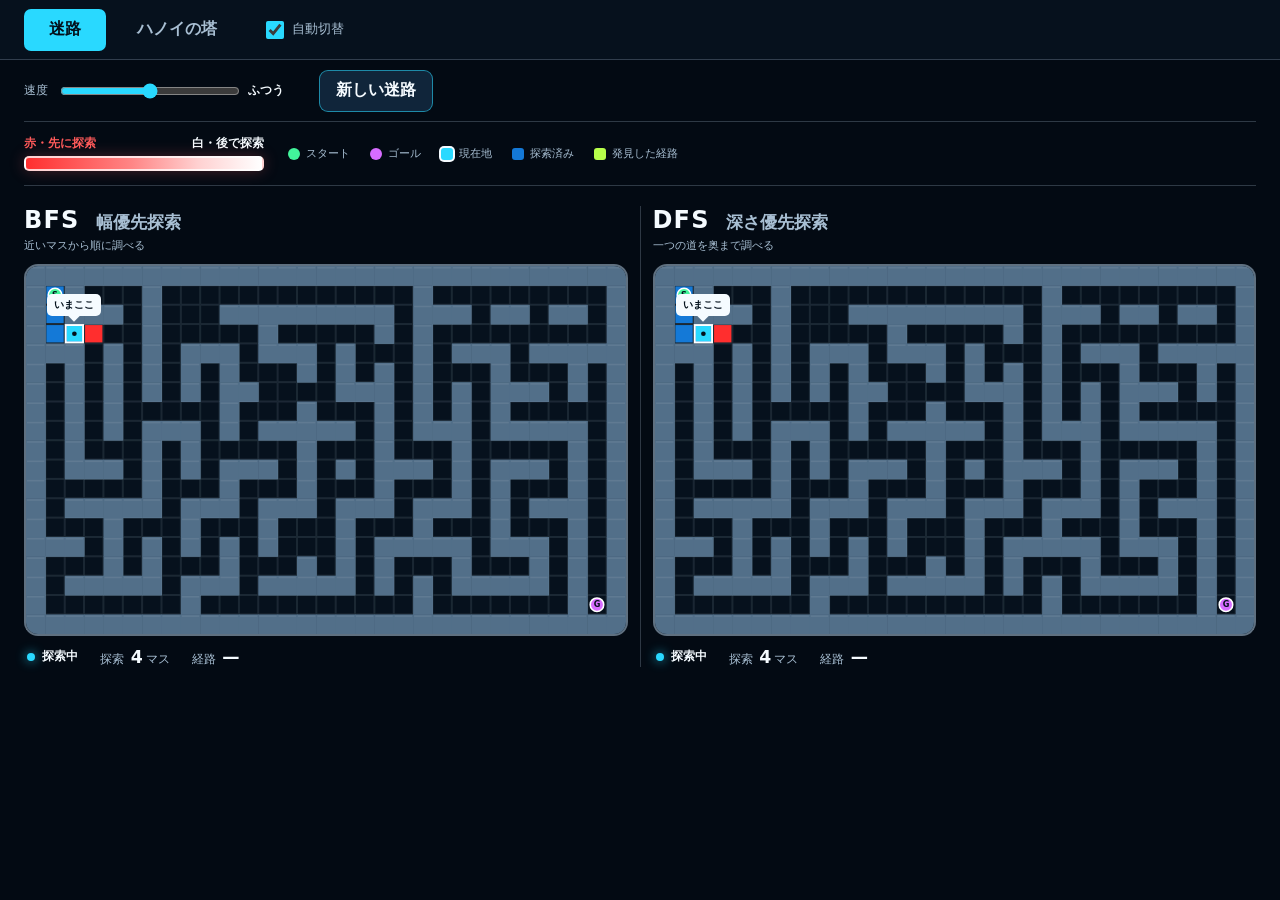
==== search-demo/index.html @ 5172ea23 "Add search algorithm demo (maze and Tower of Hanoi) for GitHub Pages Co-Authored-By: Claude Opus 5 <" ====
<!doctype html>
<html lang="ja">
  <head>
    <meta charset="UTF-8" />
    <meta name="viewport" content="width=device-width, initial-scale=1" />
    <meta name="description" content="迷路とハノイの塔で、幅優先探索・深さ優先探索の動きを見比べる自動デモ" />
    <title>探索アルゴリズム | 迷路・ハノイの塔</title>
    <link rel="stylesheet" href="style.css" />
    <script src="script.js" defer></script>
  </head>
  <body>
    <header class="site-header">
      <nav aria-label="デモの切り替え">
        <button type="button" data-demo="maze" aria-pressed="true" aria-controls="demo-stage">迷路</button>
        <button type="button" data-demo="hanoi" aria-pressed="false" aria-controls="demo-stage">ハノイの塔</button>
      </nav>
      <label class="auto-switch" title="迷路1回、ハノイのBFS・DFSが終わるごとに切り替えます">
        <input id="auto-switch" type="checkbox" checked />
        <span>自動切替</span>
      </label>
    </header>
    <main id="demo-stage" aria-label="探索デモ"></main>
    <noscript>JavaScriptを有効にしてください。<a href="../maze-search/compare.html">迷路</a>・<a href="../hanoi-search/index.html">ハノイの塔</a></noscript>
  </body>
</html>
---- search-demo/style.css ----
:root {
  color-scheme: dark;
  font-family: Inter, "Noto Sans JP", "Yu Gothic UI", "Meiryo", system-ui, sans-serif;
  background: #030a13;
  color: #f5fbff;
}

* { box-sizing: border-box; }
body { margin: 0; height: 100vh; height: 100dvh; display: flex; flex-direction: column; min-width: 320px; }
.site-header {
  flex: none;
  min-height: 60px;
  display: flex;
  align-items: center;
  justify-content: flex-start;
  gap: 24px;
  padding: 8px max(24px, calc((100vw - 1552px) / 2));
  border-bottom: 1px solid rgba(200, 224, 245, 0.22);
  background: #06111d;
}
nav { display: flex; gap: 6px; }
button { font: inherit; cursor: pointer; }
nav button {
  min-height: 42px;
  padding: 9px 24px;
  border: 1px solid transparent;
  border-radius: 7px;
  background: transparent;
  color: #a8bfd3;
  font-weight: 800;
}
nav button:hover { color: #f5fbff; background: #10253a; }
nav button[aria-pressed="true"] { color: #03101b; background: #29d9ff; }
button:focus-visible, input:focus-visible { outline: 3px solid #f5fbff; outline-offset: 3px; }
.auto-switch { display: flex; align-items: center; gap: 8px; color: #a8bfd3; font-size: 0.8rem; cursor: pointer; white-space: nowrap; min-height: 42px; }
.auto-switch input { width: 18px; height: 18px; margin: 0; accent-color: #29d9ff; cursor: pointer; }
#demo-stage { flex: 1; min-height: 0; }
iframe { display: block; width: 100%; height: 100%; border: 0; background: #030a13; }
@media (max-width: 520px) {
  .site-header { padding-inline: 13px; gap: 8px; }
  nav button { padding-inline: 14px; font-size: 0.9rem; }
  .auto-switch { gap: 6px; font-size: 0.72rem; }
}
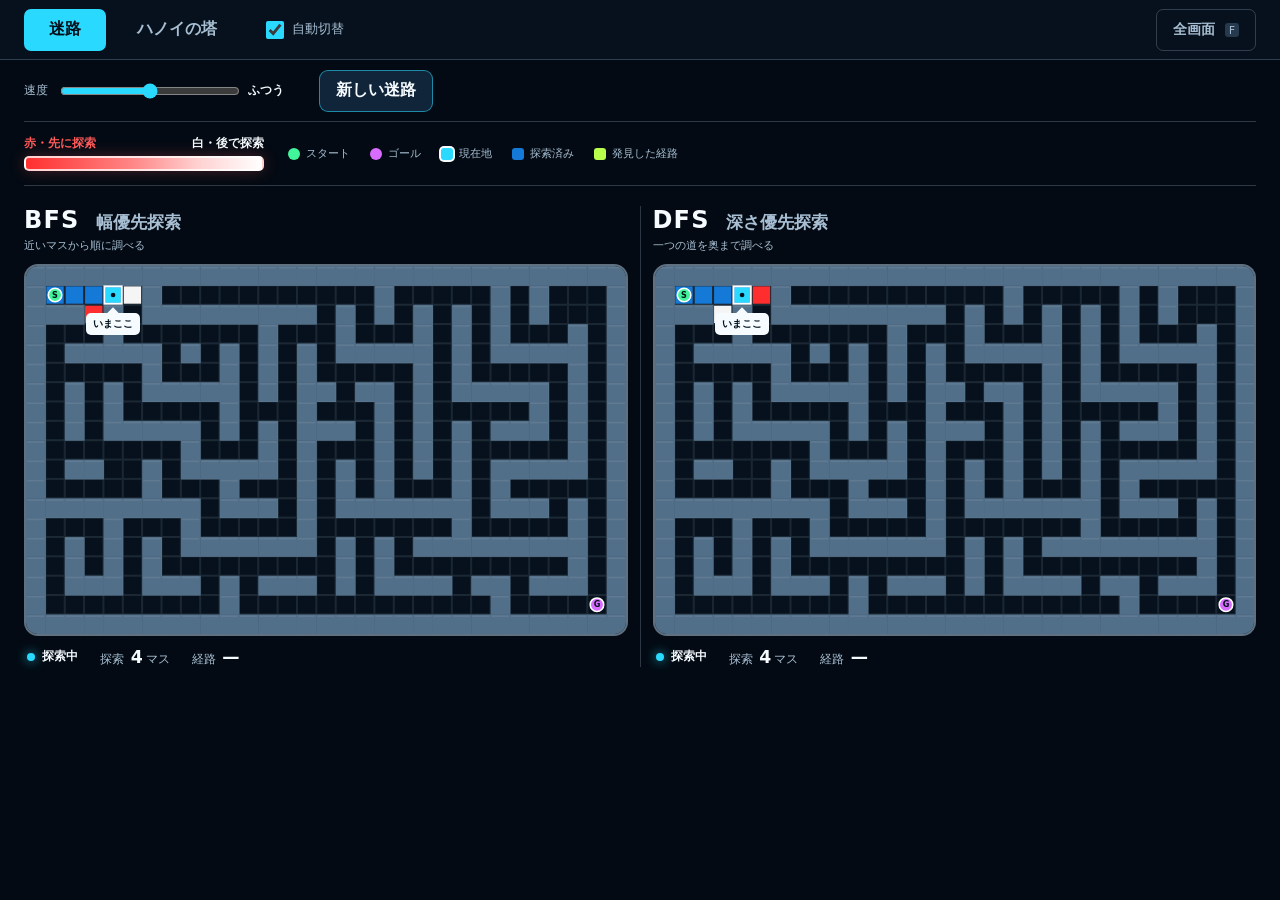
==== commit 1e5dc8b7: "Enter fullscreen by default on first interaction Browsers require a user gesture, so the first tap o" ====
--- a/search-demo/index.html
+++ b/search-demo/index.html
@@ -5,6 +5,8 @@
     <meta name="viewport" content="width=device-width, initial-scale=1" />
     <meta name="description" content="迷路とハノイの塔で、幅優先探索・深さ優先探索の動きを見比べる自動デモ" />
     <title>探索アルゴリズム | 迷路・ハノイの塔</title>
+    <meta name="theme-color" content="#030a13" />
+    <link rel="manifest" href="manifest.webmanifest" />
     <link rel="stylesheet" href="style.css" />
     <script src="script.js" defer></script>
   </head>
@@ -18,6 +20,7 @@
         <input id="auto-switch" type="checkbox" checked />
         <span>自動切替</span>
       </label>
+      <button id="fullscreen" type="button" aria-label="全画面表示" aria-pressed="false">全画面 <kbd>F</kbd></button>
     </header>
     <main id="demo-stage" aria-label="探索デモ"></main>
     <noscript>JavaScriptを有効にしてください。<a href="../maze-search/compare.html">迷路</a>・<a href="../hanoi-search/index.html">ハノイの塔</a></noscript>
--- a/search-demo/style.css
+++ b/search-demo/style.css
@@ -34,10 +34,16 @@
 button:focus-visible, input:focus-visible { outline: 3px solid #f5fbff; outline-offset: 3px; }
 .auto-switch { display: flex; align-items: center; gap: 8px; color: #a8bfd3; font-size: 0.8rem; cursor: pointer; white-space: nowrap; min-height: 42px; }
 .auto-switch input { width: 18px; height: 18px; margin: 0; accent-color: #29d9ff; cursor: pointer; }
+#fullscreen { margin-left: auto; min-height: 42px; padding: 9px 16px; border: 1px solid rgba(200, 224, 245, 0.22); border-radius: 7px; background: transparent; color: #a8bfd3; font-weight: 700; font-size: 0.85rem; white-space: nowrap; }
+#fullscreen:hover { color: #f5fbff; background: #10253a; }
+#fullscreen[hidden] { display: none; }
+kbd { margin-left: 5px; padding: 1px 4px; border-radius: 3px; background: #273a4d; font: 0.65rem ui-monospace, monospace; }
 #demo-stage { flex: 1; min-height: 0; }
 iframe { display: block; width: 100%; height: 100%; border: 0; background: #030a13; }
 @media (max-width: 520px) {
   .site-header { padding-inline: 13px; gap: 8px; }
   nav button { padding-inline: 14px; font-size: 0.9rem; }
   .auto-switch { gap: 6px; font-size: 0.72rem; }
+  #fullscreen { padding-inline: 10px; font-size: 0.75rem; }
+  #fullscreen kbd { display: none; }
 }
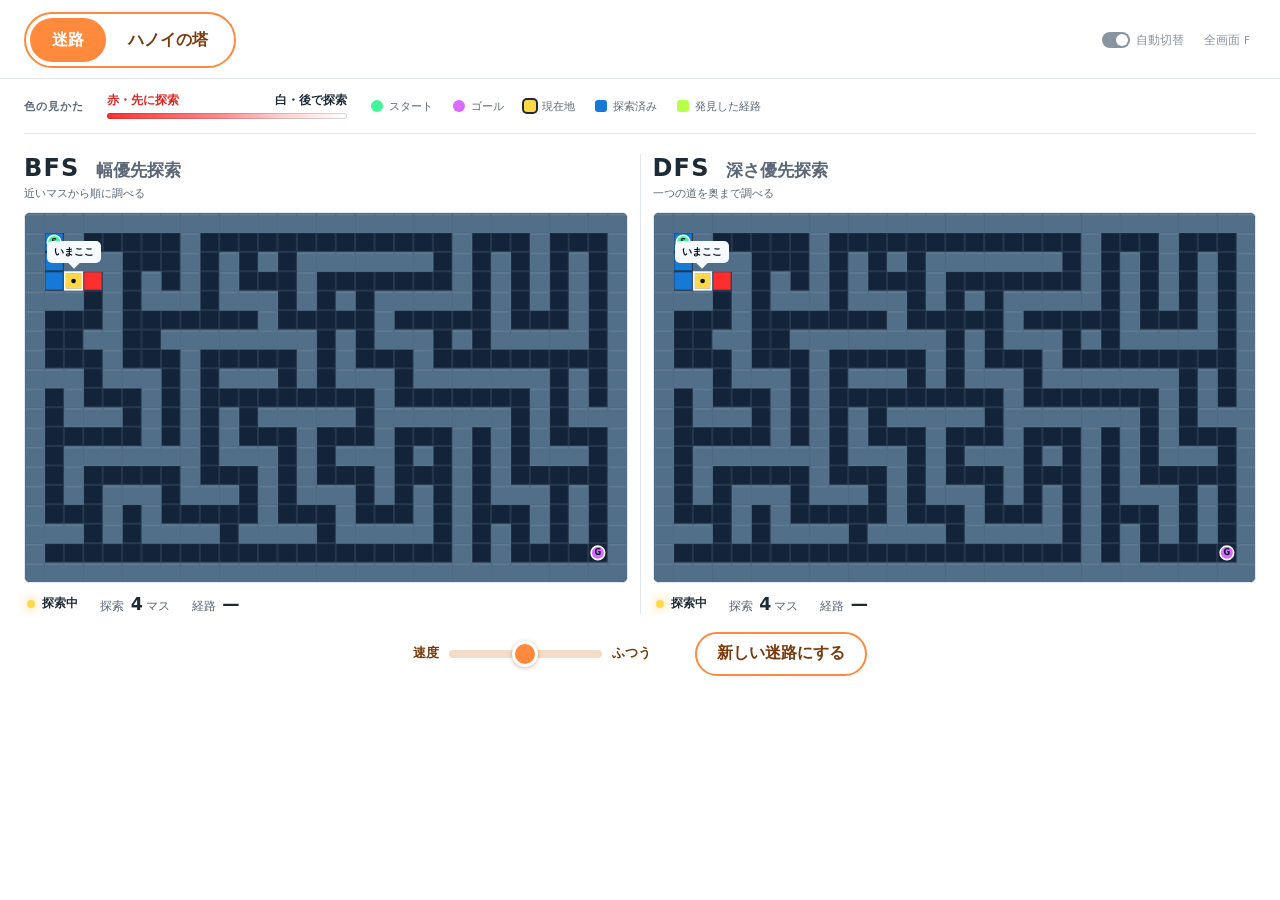
==== commit 5441702b: "Redesign demo UI for visitors: white theme, contextual controls, draggable Hanoi tree - Place each c" ====
--- a/search-demo/index.html
+++ b/search-demo/index.html
@@ -5,22 +5,26 @@
     <meta name="viewport" content="width=device-width, initial-scale=1" />
     <meta name="description" content="迷路とハノイの塔で、幅優先探索・深さ優先探索の動きを見比べる自動デモ" />
     <title>探索アルゴリズム | 迷路・ハノイの塔</title>
-    <meta name="theme-color" content="#030a13" />
+    <meta name="theme-color" content="#ffffff" />
     <link rel="manifest" href="manifest.webmanifest" />
+    <link rel="stylesheet" href="controls.css" />
     <link rel="stylesheet" href="style.css" />
     <script src="script.js" defer></script>
   </head>
   <body>
     <header class="site-header">
-      <nav aria-label="デモの切り替え">
+      <nav class="segmented" aria-label="デモの切り替え">
         <button type="button" data-demo="maze" aria-pressed="true" aria-controls="demo-stage">迷路</button>
         <button type="button" data-demo="hanoi" aria-pressed="false" aria-controls="demo-stage">ハノイの塔</button>
       </nav>
-      <label class="auto-switch" title="迷路1回、ハノイのBFS・DFSが終わるごとに切り替えます">
-        <input id="auto-switch" type="checkbox" checked />
-        <span>自動切替</span>
-      </label>
-      <button id="fullscreen" type="button" aria-label="全画面表示" aria-pressed="false">全画面 <kbd>F</kbd></button>
+      <!-- Staff settings: small and plain so visitors are not drawn to them. -->
+      <div class="staff">
+        <label class="auto-switch" title="迷路1回、ハノイのBFS・DFSが終わるごとに切り替えます">
+          <input id="auto-switch" type="checkbox" role="switch" checked />
+          <span>自動切替</span>
+        </label>
+        <button id="fullscreen" type="button" aria-label="全画面表示" aria-pressed="false">全画面 <kbd>F</kbd></button>
+      </div>
     </header>
     <main id="demo-stage" aria-label="探索デモ"></main>
     <noscript>JavaScriptを有効にしてください。<a href="../maze-search/compare.html">迷路</a>・<a href="../hanoi-search/index.html">ハノイの塔</a></noscript>
--- a/search-demo/controls.css
+++ b/search-demo/controls.css
@@ -0,0 +1,130 @@
+/* Shared look for everything a visitor can touch. Only these elements use the accent color. */
+:root {
+  --accent: #ff8a3d;
+  --accent-soft: #fff1e6;
+  --accent-ink: #7a3a0c;
+  --current: #ffd84a;
+  --board: #13233a;
+  --board-text: #f5fbff;
+  --board-muted: #a8bfd3;
+}
+
+/* Switches between views: one pill, the chosen side is filled. */
+.segmented {
+  display: inline-flex;
+  padding: 4px;
+  border: 2px solid var(--accent);
+  border-radius: 999px;
+  background: #ffffff;
+}
+.segmented button {
+  min-height: 44px;
+  display: inline-flex;
+  align-items: center;
+  justify-content: center;
+  gap: 8px;
+  padding: 0 22px;
+  border: 0;
+  border-radius: 999px;
+  background: transparent;
+  color: var(--accent-ink);
+  font: inherit;
+  font-weight: 800;
+  white-space: nowrap;
+  cursor: pointer;
+  touch-action: manipulation;
+  -webkit-tap-highlight-color: transparent;
+}
+.segmented button:hover { background: var(--accent-soft); }
+.segmented button[aria-pressed="true"] { background: var(--accent); color: #ffffff; cursor: default; }
+.segmented small { font-size: 0.72em; font-weight: 700; opacity: 0.85; }
+
+/* One-shot actions. */
+.ctl {
+  min-height: 44px;
+  display: inline-flex;
+  align-items: center;
+  justify-content: center;
+  gap: 6px;
+  padding: 0 20px;
+  border: 2px solid var(--accent);
+  border-radius: 999px;
+  background: #ffffff;
+  color: var(--accent-ink);
+  font: inherit;
+  font-weight: 800;
+  white-space: nowrap;
+  cursor: pointer;
+  touch-action: manipulation;
+  -webkit-tap-highlight-color: transparent;
+}
+.ctl:hover { background: var(--accent-soft); }
+.ctl:disabled { cursor: default; opacity: 0.5; }
+
+/* Speed slider: no frame, the big knob is the affordance. */
+.speed {
+  min-height: 44px;
+  display: inline-flex;
+  align-items: center;
+  gap: 10px;
+  color: var(--accent-ink);
+  font-size: 0.8rem;
+  font-weight: 800;
+  white-space: nowrap;
+  cursor: pointer;
+  touch-action: manipulation;
+}
+.speed strong { min-width: 4em; font-weight: 800; }
+.speed input {
+  appearance: none;
+  width: clamp(110px, 12vw, 180px);
+  height: 32px;
+  margin: 0;
+  border-radius: 16px;
+  background: transparent;
+  cursor: pointer;
+}
+.speed input::-webkit-slider-runnable-track { height: 8px; border-radius: 4px; background: #f3dcc8; }
+.speed input::-moz-range-track { height: 8px; border-radius: 4px; background: #f3dcc8; }
+.speed input::-webkit-slider-thumb {
+  appearance: none;
+  width: 26px;
+  height: 26px;
+  margin-top: -9px;
+  border: 3px solid #ffffff;
+  border-radius: 50%;
+  background: var(--accent);
+  box-shadow: 0 1px 4px rgba(122, 58, 12, 0.35);
+}
+.speed input::-moz-range-thumb { width: 20px; height: 20px; border: 3px solid #ffffff; border-radius: 50%; background: var(--accent); box-shadow: 0 1px 4px rgba(122, 58, 12, 0.35); }
+
+.segmented button:focus-visible, .ctl:focus-visible, .speed input:focus-visible { outline: 3px solid #1f2a37; outline-offset: 3px; }
+
+/* Tapping something that only displays information makes the controls blink. */
+.tap-hint .segmented, .tap-hint .ctl, .tap-hint .speed input { animation: ctl-pulse 0.45s ease-in-out 3; }
+@keyframes ctl-pulse {
+  50% { box-shadow: 0 0 0 6px rgba(255, 138, 61, 0.45); }
+}
+.tap-toast {
+  position: fixed;
+  z-index: 50;
+  padding: 8px 12px;
+  border-radius: 8px;
+  background: rgba(31, 42, 55, 0.94);
+  color: #ffffff;
+  font-size: 0.8rem;
+  font-weight: 800;
+  white-space: nowrap;
+  pointer-events: none;
+  transform: translate(-50%, calc(-100% - 14px));
+  animation: toast 1.8s ease forwards;
+}
+@keyframes toast {
+  0% { opacity: 0; }
+  10%, 75% { opacity: 1; }
+  100% { opacity: 0; }
+}
+
+@media (prefers-reduced-motion: reduce) {
+  .tap-hint .segmented, .tap-hint .ctl, .tap-hint .speed input { animation: none; outline: 3px solid var(--accent); }
+}
--- a/search-demo/style.css
+++ b/search-demo/style.css
@@ -1,49 +1,54 @@
 :root {
-  color-scheme: dark;
+  color-scheme: light;
   font-family: Inter, "Noto Sans JP", "Yu Gothic UI", "Meiryo", system-ui, sans-serif;
-  background: #030a13;
-  color: #f5fbff;
+  background: #ffffff;
+  color: #1f2a37;
 }
 
 * { box-sizing: border-box; }
 body { margin: 0; height: 100vh; height: 100dvh; display: flex; flex-direction: column; min-width: 320px; }
 .site-header {
   flex: none;
-  min-height: 60px;
   display: flex;
   align-items: center;
-  justify-content: flex-start;
-  gap: 24px;
-  padding: 8px max(24px, calc((100vw - 1552px) / 2));
-  border-bottom: 1px solid rgba(200, 224, 245, 0.22);
-  background: #06111d;
+  gap: 16px;
+  padding: 12px max(24px, calc((100vw - 1552px) / 2)) 10px;
+  border-bottom: 1px solid #e3e8ee;
 }
-nav { display: flex; gap: 6px; }
-button { font: inherit; cursor: pointer; }
-nav button {
-  min-height: 42px;
-  padding: 9px 24px;
-  border: 1px solid transparent;
-  border-radius: 7px;
-  background: transparent;
-  color: #a8bfd3;
-  font-weight: 800;
+.staff { margin-left: auto; display: flex; align-items: center; gap: 14px; color: #8a94a1; font-size: 0.72rem; }
+.auto-switch { display: inline-flex; align-items: center; gap: 6px; cursor: pointer; }
+.auto-switch input {
+  appearance: none;
+  position: relative;
+  width: 28px;
+  height: 16px;
+  margin: 0;
+  border-radius: 8px;
+  background: #d5dbe2;
+  cursor: pointer;
 }
-nav button:hover { color: #f5fbff; background: #10253a; }
-nav button[aria-pressed="true"] { color: #03101b; background: #29d9ff; }
-button:focus-visible, input:focus-visible { outline: 3px solid #f5fbff; outline-offset: 3px; }
-.auto-switch { display: flex; align-items: center; gap: 8px; color: #a8bfd3; font-size: 0.8rem; cursor: pointer; white-space: nowrap; min-height: 42px; }
-.auto-switch input { width: 18px; height: 18px; margin: 0; accent-color: #29d9ff; cursor: pointer; }
-#fullscreen { margin-left: auto; min-height: 42px; padding: 9px 16px; border: 1px solid rgba(200, 224, 245, 0.22); border-radius: 7px; background: transparent; color: #a8bfd3; font-weight: 700; font-size: 0.85rem; white-space: nowrap; }
-#fullscreen:hover { color: #f5fbff; background: #10253a; }
+.auto-switch input::after {
+  content: "";
+  position: absolute;
+  top: 2px;
+  left: 2px;
+  width: 12px;
+  height: 12px;
+  border-radius: 50%;
+  background: #ffffff;
+  transition: transform 0.15s;
+}
+.auto-switch input:checked { background: #8a94a1; }
+.auto-switch input:checked::after { transform: translateX(12px); }
+#fullscreen { padding: 4px 6px; border: 0; border-radius: 6px; background: transparent; color: inherit; font: inherit; cursor: pointer; }
+#fullscreen:hover, .auto-switch:hover { color: #1f2a37; }
+#fullscreen kbd { font: 0.65rem ui-monospace, monospace; }
 #fullscreen[hidden] { display: none; }
-kbd { margin-left: 5px; padding: 1px 4px; border-radius: 3px; background: #273a4d; font: 0.65rem ui-monospace, monospace; }
+.staff :focus-visible { outline: 2px solid #1f2a37; outline-offset: 2px; }
 #demo-stage { flex: 1; min-height: 0; }
-iframe { display: block; width: 100%; height: 100%; border: 0; background: #030a13; }
-@media (max-width: 520px) {
+iframe { display: block; width: 100%; height: 100%; border: 0; background: #ffffff; }
+@media (max-width: 620px) {
   .site-header { padding-inline: 13px; gap: 8px; }
-  nav button { padding-inline: 14px; font-size: 0.9rem; }
-  .auto-switch { gap: 6px; font-size: 0.72rem; }
-  #fullscreen { padding-inline: 10px; font-size: 0.75rem; }
+  .segmented button { padding-inline: 14px; }
   #fullscreen kbd { display: none; }
 }
